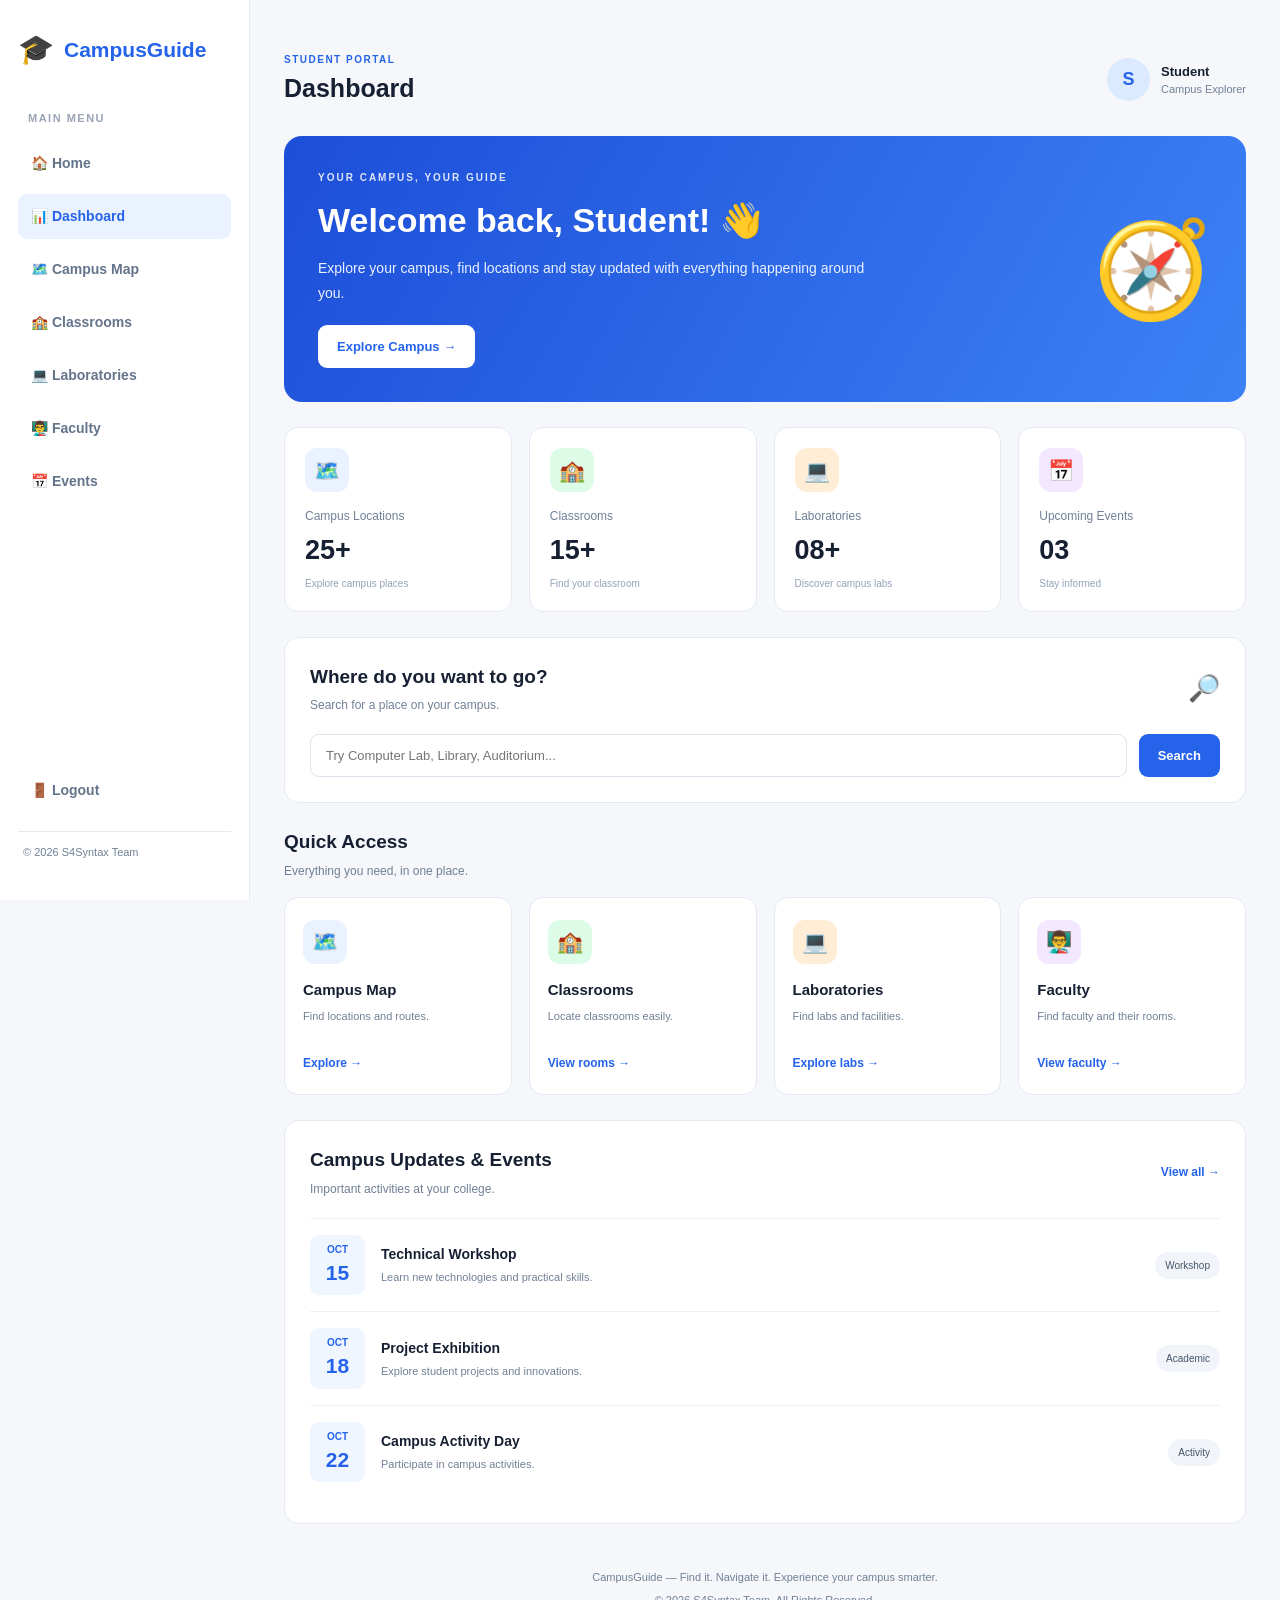
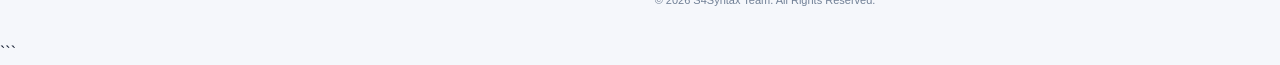
==== dashboard.html @ 2c09ff1f "college campus" ====
```html
<!DOCTYPE html>
<html lang="en">
<head>
    <meta charset="UTF-8">
    <meta name="viewport" content="width=device-width, initial-scale=1.0">
    <title>Dashboard | CampusGuide</title>
    <link rel="stylesheet" href="css/dashboard.css">
</head>
<body>

    <div class="dashboard-container">

        <!-- Sidebar -->
        <aside class="sidebar" id="sidebar">
            <div class="logo">
                <span class="logo-icon">🎓</span>
                <span>CampusGuide</span>
            </div>

            <p class="menu-heading">MAIN MENU</p>

            <nav class="navigation">
                <a href="index.html" class="nav-link">🏠 Home</a>
                <a href="dashboard.html" class="nav-link active">📊 Dashboard</a>
                <a href="map.html" class="nav-link">🗺️ Campus Map</a>
                <a href="classrooms.html" class="nav-link">🏫 Classrooms</a>
                <a href="labs.html" class="nav-link">💻 Laboratories</a>
                <a href="faculty.html" class="nav-link">👨‍🏫 Faculty</a>
                <a href="events.html" class="nav-link">📅 Events</a>
            </nav>

            <div class="sidebar-bottom">
                <a href="login.html" class="nav-link logout" id="logoutBtn">
                    🚪 Logout
                </a>
                <p class="sidebar-footer">© 2026 S4Syntax Team</p>
            </div>
        </aside>

        <!-- Main Content -->
        <main class="main-content">

            <header class="topbar">
                <button class="menu-toggle" id="menuToggle"
                    aria-label="Toggle navigation">☰</button>

                <div>
                    <p class="topbar-label">STUDENT PORTAL</p>
                    <h2>Dashboard</h2>
                </div>

                <div class="profile">
                    <div class="avatar" id="userAvatar">S</div>
                    <div>
                        <strong id="userName">Student</strong>
                        <p>Campus Explorer</p>
                    </div>
                </div>
            </header>

            <!-- Welcome Section -->
            <section class="welcome-card">
                <div>
                    <p class="welcome-label">YOUR CAMPUS, YOUR GUIDE</p>
                    <h1>Welcome back, <span id="welcomeName">Student</span>! 👋</h1>
                    <p>
                        Explore your campus, find locations and stay updated
                        with everything happening around you.
                    </p>
                    <a href="map.html" class="primary-btn">
                        Explore Campus →
                    </a>
                </div>
                <div class="welcome-illustration">🧭</div>
            </section>

            <!-- Statistics -->
            <section class="stats-grid">
                <article class="stat-card">
                    <div class="stat-icon blue">🗺️</div>
                    <p>Campus Locations</p>
                    <h2>25+</h2>
                    <span>Explore campus places</span>
                </article>

                <article class="stat-card">
                    <div class="stat-icon green">🏫</div>
                    <p>Classrooms</p>
                    <h2>15+</h2>
                    <span>Find your classroom</span>
                </article>

                <article class="stat-card">
                    <div class="stat-icon orange">💻</div>
                    <p>Laboratories</p>
                    <h2>08+</h2>
                    <span>Discover campus labs</span>
                </article>

                <article class="stat-card">
                    <div class="stat-icon purple">📅</div>
                    <p>Upcoming Events</p>
                    <h2>03</h2>
                    <span>Stay informed</span>
                </article>
            </section>

            <!-- Search -->
            <section class="section-card search-section">
                <div class="section-heading">
                    <div>
                        <h2>Where do you want to go?</h2>
                        <p>Search for a place on your campus.</p>
                    </div>
                    <span class="heading-icon">🔎</span>
                </div>

                <form id="searchForm" class="search-form">
                    <input
                        type="search"
                        id="campusSearch"
                        placeholder="Try Computer Lab, Library, Auditorium..."
                        aria-label="Search campus locations"
                        required
                    >
                    <button type="submit" class="primary-btn">Search</button>
                </form>
                <p id="searchMessage" class="message" aria-live="polite"></p>
            </section>

            <!-- Quick Access -->
            <section class="quick-section">
                <div class="section-heading">
                    <div>
                        <h2>Quick Access</h2>
                        <p>Everything you need, in one place.</p>
                    </div>
                </div>

                <div class="quick-grid">
                    <a href="map.html" class="quick-card">
                        <div class="quick-icon blue">🗺️</div>
                        <h3>Campus Map</h3>
                        <p>Find locations and routes.</p>
                        <span>Explore →</span>
                    </a>

                    <a href="classrooms.html" class="quick-card">
                        <div class="quick-icon green">🏫</div>
                        <h3>Classrooms</h3>
                        <p>Locate classrooms easily.</p>
                        <span>View rooms →</span>
                    </a>

                    <a href="labs.html" class="quick-card">
                        <div class="quick-icon orange">💻</div>
                        <h3>Laboratories</h3>
                        <p>Find labs and facilities.</p>
                        <span>Explore labs →</span>
                    </a>

                    <a href="faculty.html" class="quick-card">
                        <div class="quick-icon purple">👨‍🏫</div>
                        <h3>Faculty</h3>
                        <p>Find faculty and their rooms.</p>
                        <span>View faculty →</span>
                    </a>
                </div>
            </section>

            <!-- Events -->
            <section class="section-card events-section">
                <div class="section-heading">
                    <div>
                        <h2>Campus Updates & Events</h2>
                        <p>Important activities at your college.</p>
                    </div>
                    <a href="events.html" class="view-all">View all →</a>
                </div>

                <div class="event-item">
                    <div class="event-date">
                        <span>OCT</span>
                        <strong>15</strong>
                    </div>
                    <div class="event-details">
                        <h3>Technical Workshop</h3>
                        <p>Learn new technologies and practical skills.</p>
                    </div>
                    <span class="event-tag">Workshop</span>
                </div>

                <div class="event-item">
                    <div class="event-date">
                        <span>OCT</span>
                        <strong>18</strong>
                    </div>
                    <div class="event-details">
                        <h3>Project Exhibition</h3>
                        <p>Explore student projects and innovations.</p>
                    </div>
                    <span class="event-tag">Academic</span>
                </div>

                <div class="event-item">
                    <div class="event-date">
                        <span>OCT</span>
                        <strong>22</strong>
                    </div>
                    <div class="event-details">
                        <h3>Campus Activity Day</h3>
                        <p>Participate in campus activities.</p>
                    </div>
                    <span class="event-tag">Activity</span>
                </div>
            </section>

            <!-- Footer -->
            <footer class="main-footer">
                <p>CampusGuide — Find it. Navigate it. Experience your campus smarter.</p>
                <p>© 2026 S4Syntax Team. All Rights Reserved.</p>
            </footer>

        </main>
    </div>

</body>
</html>
```
---- css/dashboard.css ----
/* Reset */
* {
    margin: 0;
    padding: 0;
    box-sizing: border-box;
}

:root {
    --primary: #2563eb;
    --primary-dark: #1d4ed8;
    --background: #f5f7fb;
    --text: #172033;
    --muted: #718096;
    --border: #e5eaf2;
    --white: #ffffff;
}

body {
    font-family: Arial, Helvetica, sans-serif;
    background: var(--background);
    color: var(--text);
    line-height: 1.5;
}

a {
    text-decoration: none;
    color: inherit;
}

.dashboard-container {
    min-height: 100vh;
}

/* Sidebar */
.sidebar {
    width: 250px;
    height: 100vh;
    position: fixed;
    top: 0;
    left: 0;
    background: var(--white);
    border-right: 1px solid var(--border);
    padding: 28px 18px;
    display: flex;
    flex-direction: column;
    z-index: 1000;
    transition: transform 0.3s ease;
}

.logo {
    display: flex;
    align-items: center;
    gap: 10px;
    font-size: 21px;
    font-weight: 800;
    color: var(--primary);
    margin-bottom: 38px;
}

.logo-icon {
    font-size: 29px;
}

.menu-heading {
    color: #9aa5b5;
    font-size: 11px;
    font-weight: bold;
    letter-spacing: 1.5px;
    margin: 0 0 15px 10px;
}

.navigation {
    display: flex;
    flex-direction: column;
    gap: 8px;
}

.nav-link {
    display: block;
    padding: 12px 13px;
    border-radius: 9px;
    font-size: 14px;
    font-weight: 600;
    color: #64748b;
    transition: 0.2s;
}

.nav-link:hover {
    background: #eff6ff;
    color: var(--primary);
}

.nav-link.active {
    background: #eaf1ff;
    color: var(--primary);
}

.sidebar-bottom {
    margin-top: auto;
}

.logout {
    margin-bottom: 18px;
}

.sidebar-footer {
    padding: 12px 5px;
    border-top: 1px solid var(--border);
    color: var(--muted);
    font-size: 11px;
}

/* Main Content */
.main-content {
    margin-left: 250px;
    padding: 28px 34px;
    max-width: 1800px;
}

.topbar {
    display: flex;
    justify-content: space-between;
    align-items: center;
    gap: 18px;
    margin-bottom: 28px;
}

.topbar-label {
    font-size: 10px;
    color: var(--primary);
    font-weight: bold;
    letter-spacing: 1.5px;
}

.topbar h2 {
    font-size: 25px;
    margin-top: 3px;
}

.profile {
    display: flex;
    align-items: center;
    gap: 11px;
}

.avatar {
    height: 43px;
    width: 43px;
    border-radius: 50%;
    background: #dbeafe;
    color: var(--primary);
    display: grid;
    place-items: center;
    font-size: 18px;
    font-weight: bold;
}

.profile strong {
    font-size: 13px;
}

.profile p {
    font-size: 11px;
    color: var(--muted);
}

.menu-toggle {
    display: none;
    background: var(--white);
    border: 1px solid var(--border);
    border-radius: 8px;
    padding: 8px 12px;
    font-size: 21px;
    cursor: pointer;
}

/* Welcome Banner */
.welcome-card {
    background: linear-gradient(120deg, #1d4ed8, #3b82f6);
    color: white;
    border-radius: 18px;
    padding: 34px;
    min-height: 225px;
    display: flex;
    align-items: center;
    justify-content: space-between;
    gap: 20px;
    margin-bottom: 25px;
    overflow: hidden;
}

.welcome-label {
    font-size: 10px;
    font-weight: bold;
    letter-spacing: 2px;
    opacity: 0.85;
    margin-bottom: 10px;
}

.welcome-card h1 {
    font-size: clamp(24px, 3vw, 34px);
    margin-bottom: 10px;
}

.welcome-card p:not(.welcome-label) {
    font-size: 14px;
    line-height: 1.8;
    max-width: 570px;
    color: #eaf1ff;
}

.welcome-illustration {
    font-size: 95px;
    min-width: 110px;
    text-align: center;
}

.primary-btn {
    display: inline-block;
    border: none;
    border-radius: 9px;
    background: var(--primary);
    color: white;
    padding: 12px 19px;
    font-size: 13px;
    font-weight: bold;
    cursor: pointer;
    transition: background 0.2s, transform 0.2s;
}

.primary-btn:hover {
    background: var(--primary-dark);
    transform: translateY(-1px);
}

.welcome-card .primary-btn {
    margin-top: 19px;
    background: white;
    color: var(--primary);
}

.welcome-card .primary-btn:hover {
    background: #eff6ff;
}

/* Statistics */
.stats-grid {
    display: grid;
    grid-template-columns: repeat(4, minmax(0, 1fr));
    gap: 17px;
    margin-bottom: 25px;
}

.stat-card {
    background: white;
    padding: 20px;
    border: 1px solid var(--border);
    border-radius: 14px;
    min-width: 0;
}

.stat-icon,
.quick-icon {
    height: 44px;
    width: 44px;
    border-radius: 12px;
    display: grid;
    place-items: center;
    font-size: 21px;
    margin-bottom: 15px;
}

.blue {
    background: #eaf1ff;
}

.green {
    background: #dcfce7;
}

.orange {
    background: #ffedd5;
}

.purple {
    background: #f3e8ff;
}

.stat-card p {
    font-size: 12px;
    color: var(--muted);
}

.stat-card h2 {
    font-size: 27px;
    margin: 5px 0;
}

.stat-card span {
    font-size: 10px;
    color: #94a3b8;
}

/* Common Sections */
.section-card {
    background: white;
    border: 1px solid var(--border);
    border-radius: 15px;
    padding: 25px;
    margin-bottom: 25px;
}

.section-heading {
    display: flex;
    align-items: center;
    justify-content: space-between;
    gap: 15px;
    margin-bottom: 20px;
}

.section-heading h2 {
    font-size: 19px;
    margin-bottom: 5px;
}

.section-heading p {
    color: var(--muted);
    font-size: 12px;
}

.heading-icon {
    font-size: 26px;
}

/* Search */
.search-form {
    display: flex;
    gap: 12px;
}

.search-form input {
    width: 100%;
    min-width: 0;
    padding: 13px 15px;
    border: 1px solid #dce3ed;
    border-radius: 9px;
    outline: none;
    font-size: 13px;
}

.search-form input:focus {
    border-color: var(--primary);
    box-shadow: 0 0 0 3px #dbeafe;
}

.search-form .primary-btn {
    flex-shrink: 0;
}

.message {
    font-size: 12px;
    margin-top: 12px;
    color: var(--primary);
}

.message:empty {
    display: none;
}

/* Quick Access */
.quick-section {
    margin-bottom: 25px;
}

.quick-section .section-heading {
    margin-bottom: 17px;
}

.quick-grid {
    display: grid;
    grid-template-columns: repeat(4, minmax(0, 1fr));
    gap: 17px;
}

.quick-card {
    background: white;
    border: 1px solid var(--border);
    border-radius: 14px;
    padding: 22px 18px;
    transition: transform 0.2s, box-shadow 0.2s;
}

.quick-card:hover {
    transform: translateY(-4px);
    box-shadow: 0 10px 25px rgba(15, 23, 42, 0.07);
}

.quick-card h3 {
    font-size: 15px;
    margin-bottom: 7px;
}

.quick-card p {
    color: var(--muted);
    font-size: 11px;
    min-height: 34px;
    margin-bottom: 12px;
}

.quick-card span {
    font-size: 12px;
    font-weight: bold;
    color: var(--primary);
}

/* Events */
.view-all {
    font-size: 12px;
    font-weight: bold;
    color: var(--primary);
    white-space: nowrap;
}

.event-item {
    display: flex;
    align-items: center;
    gap: 16px;
    padding: 16px 0;
    border-top: 1px solid #edf0f5;
}

.event-date {
    min-width: 55px;
    text-align: center;
    background: #eff6ff;
    border-radius: 9px;
    padding: 7px;
    color: var(--primary);
}

.event-date span {
    display: block;
    font-size: 10px;
    font-weight: bold;
}

.event-date strong {
    font-size: 21px;
}

.event-details {
    flex: 1;
}

.event-details h3 {
    font-size: 14px;
    margin-bottom: 4px;
}

.event-details p {
    font-size: 11px;
    color: var(--muted);
}

.event-tag {
    background: #f1f5f9;
    color: #475569;
    padding: 6px 10px;
    border-radius: 20px;
    font-size: 10px;
    white-space: nowrap;
}

/* Footer */
.main-footer {
    padding: 20px 0 5px;
    text-align: center;
    color: var(--muted);
    font-size: 11px;
}

.main-footer p + p {
    margin-top: 6px;
}

/* Responsive Design */
@media (max-width: 1100px) {
    .stats-grid,
    .quick-grid {
        grid-template-columns: repeat(2, minmax(0, 1fr));
    }

    .main-content {
        padding: 25px;
    }
}

@media (max-width: 700px) {
    .sidebar {
        transform: translateX(-100%);
        box-shadow: none;
    }

    .sidebar.open {
        transform: translateX(0);
        box-shadow: 10px 0 30px rgba(15, 23, 42, 0.12);
    }

    .main-content {
        margin-left: 0;
        padding: 18px;
    }

    .menu-toggle {
        display: block;
    }

    .topbar {
        gap: 12px;
        margin-bottom: 20px;
    }

    .topbar h2 {
        font-size: 21px;
    }

    .profile {
        margin-left: auto;
    }

    .profile strong {
        max-width: 95px;
        display: block;
        overflow-wrap: anywhere;
    }

    .profile p {
        display: none;
    }

    .welcome-card {
        padding: 25px 20px;
    }

    .welcome-illustration {
        display: none;
    }

    .stats-grid {
        gap: 12px;
    }

    .stat-card {
        padding: 15px;
    }

    .stat-card h2 {
        font-size: 24px;
    }

    .section-card {
        padding: 19px;
    }

    .quick-grid {
        gap: 12px;
    }

    .quick-card {
        padding: 17px 13px;
    }

    .search-form {
        flex-direction: column;
    }

    .search-form .primary-btn {
        width: 100%;
    }

    .event-item {
        gap: 10px;
    }

    .event-tag {
        display: none;
    }
}

@media (max-width: 380px) {
    .stats-grid,
    .quick-grid {
        grid-template-columns: 1fr;
    }

    .profile {
        gap: 6px;
    }

    .avatar {
        height: 35px;
        width: 35px;
    }
}
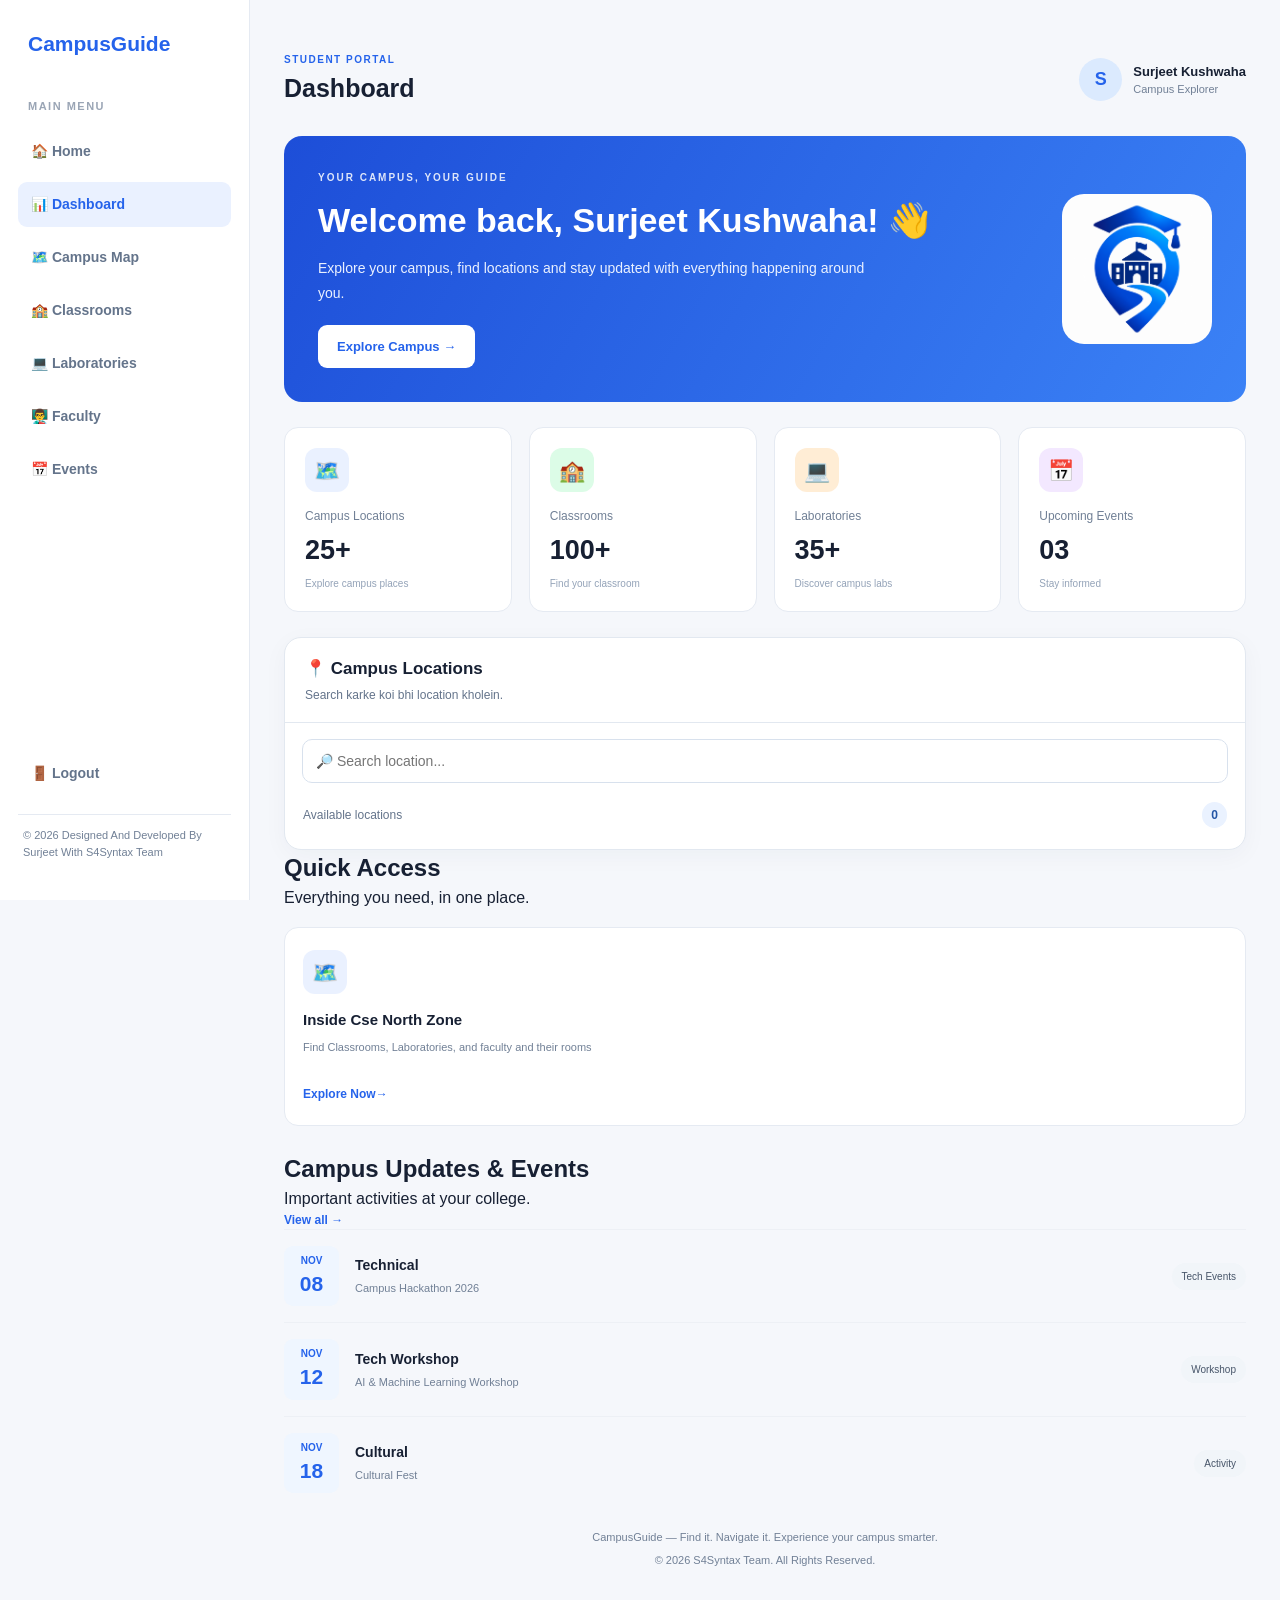
==== commit efa10fab: "Update project" ====
--- a/dashboard.html
+++ b/dashboard.html
@@ -14,7 +14,9 @@
         <!-- Sidebar -->
         <aside class="sidebar" id="sidebar">
             <div class="logo">
-                <span class="logo-icon">🎓</span>
+                <div class="logo-icon">
+                    
+                    </div>
                 <span>CampusGuide</span>
             </div>
 
@@ -23,10 +25,10 @@
             <nav class="navigation">
                 <a href="index.html" class="nav-link">🏠 Home</a>
                 <a href="dashboard.html" class="nav-link active">📊 Dashboard</a>
-                <a href="map.html" class="nav-link">🗺️ Campus Map</a>
-                <a href="classrooms.html" class="nav-link">🏫 Classrooms</a>
-                <a href="labs.html" class="nav-link">💻 Laboratories</a>
-                <a href="faculty.html" class="nav-link">👨‍🏫 Faculty</a>
+                <a href="campusmap.html" class="nav-link">🗺️ Campus Map</a>
+                <a href="csenorth.html" class="nav-link">🏫 Classrooms</a>
+                <a href="csenorth.html" class="nav-link">💻 Laboratories</a>
+                <a href="csenorth.html" class="nav-link">👨‍🏫 Faculty</a>
                 <a href="events.html" class="nav-link">📅 Events</a>
             </nav>
 
@@ -34,7 +36,7 @@
                 <a href="login.html" class="nav-link logout" id="logoutBtn">
                     🚪 Logout
                 </a>
-                <p class="sidebar-footer">© 2026 S4Syntax Team</p>
+                <p class="sidebar-footer">© 2026 Designed And Developed By Surjeet With S4Syntax Team</p>
             </div>
         </aside>
 
@@ -53,7 +55,7 @@
                 <div class="profile">
                     <div class="avatar" id="userAvatar">S</div>
                     <div>
-                        <strong id="userName">Student</strong>
+                        <strong id="userName">Surjeet Kushwaha</strong>
                         <p>Campus Explorer</p>
                     </div>
                 </div>
@@ -63,16 +65,18 @@
             <section class="welcome-card">
                 <div>
                     <p class="welcome-label">YOUR CAMPUS, YOUR GUIDE</p>
-                    <h1>Welcome back, <span id="welcomeName">Student</span>! 👋</h1>
+                    <h1>Welcome back, <span id="welcomeName">Surjeet Kushwaha</span>! 👋</h1>
                     <p>
                         Explore your campus, find locations and stay updated
                         with everything happening around you.
                     </p>
-                    <a href="map.html" class="primary-btn">
+                    <a href="campusmap.html" class="primary-btn">
                         Explore Campus →
                     </a>
                 </div>
-                <div class="welcome-illustration">🧭</div>
+                <div class="welcome-illustration">
+                    <img src="assets\icons\brand-icon.png">
+                </div>
             </section>
 
             <!-- Statistics -->
@@ -87,14 +91,14 @@
                 <article class="stat-card">
                     <div class="stat-icon green">🏫</div>
                     <p>Classrooms</p>
-                    <h2>15+</h2>
+                    <h2>100+</h2>
                     <span>Find your classroom</span>
                 </article>
 
                 <article class="stat-card">
                     <div class="stat-icon orange">💻</div>
                     <p>Laboratories</p>
-                    <h2>08+</h2>
+                    <h2>35+</h2>
                     <span>Discover campus labs</span>
                 </article>
 
@@ -107,27 +111,39 @@
             </section>
 
             <!-- Search -->
-            <section class="section-card search-section">
+            <!-- <section class="section-card search-section">
                 <div class="section-heading">
                     <div>
                         <h2>Where do you want to go?</h2>
                         <p>Search for a place on your campus.</p>
                     </div>
                     <span class="heading-icon">🔎</span>
-                </div>
-
-                <form id="searchForm" class="search-form">
+                </div> -->
+     <!-- <div class="search">
+         <input id="search" type="search" placeholder="🔎 Search location..."></div> -->
+                <!-- <form id="searchForm" class="search-form">
                     <input
                         type="search"
-                        id="campusSearch"
+                        id="search"
                         placeholder="Try Computer Lab, Library, Auditorium..."
                         aria-label="Search campus locations"
                         required
                     >
                     <button type="submit" class="primary-btn">Search</button>
-                </form>
-                <p id="searchMessage" class="message" aria-live="polite"></p>
-            </section>
+                </form> -->
+                <!-- <p id="searchMessage" class="message" aria-live="polite"></p>
+            </section> -->
+            <section class="panel">
+      <div class="panel-head">
+        <h3>📍 Campus Locations</h3>
+        <p>Search karke koi bhi location kholein.</p>
+      </div>
+      <div class="search">
+        <input id="search" type="search" placeholder="🔎 Search location..."></div>
+      <div class="count-row"><span>Available locations</span><span id="count">0</span></div>
+      <ul id="locations"></ul>
+      <div id="empty">Koi location nahi mili.</div>
+    </section>
 
             <!-- Quick Access -->
             <section class="quick-section">
@@ -139,16 +155,16 @@
                 </div>
 
                 <div class="quick-grid">
-                    <a href="map.html" class="quick-card">
+                    <a href="campusmap.html" class="quick-card">
                         <div class="quick-icon blue">🗺️</div>
-                        <h3>Campus Map</h3>
-                        <p>Find locations and routes.</p>
-                        <span>Explore →</span>
+                        <h3>Inside Cse North Zone</h3>
+                        <p>Find Classrooms, Laboratories, and faculty and their rooms</p>
+                        <span>Explore Now→</span>
                     </a>
 
-                    <a href="classrooms.html" class="quick-card">
+                    <!-- <a href="csenorth.html" class="quick-card">
                         <div class="quick-icon green">🏫</div>
-                        <h3>Classrooms</h3>
+                        <h3>Classrooms And Labs</h3>
                         <p>Locate classrooms easily.</p>
                         <span>View rooms →</span>
                     </a>
@@ -165,7 +181,7 @@
                         <h3>Faculty</h3>
                         <p>Find faculty and their rooms.</p>
                         <span>View faculty →</span>
-                    </a>
+                    </a> -->
                 </div>
             </section>
 
@@ -181,36 +197,36 @@
 
                 <div class="event-item">
                     <div class="event-date">
-                        <span>OCT</span>
-                        <strong>15</strong>
+                        <span>NOV</span>
+                        <strong>08</strong>
                     </div>
                     <div class="event-details">
-                        <h3>Technical Workshop</h3>
-                        <p>Learn new technologies and practical skills.</p>
-                    </div>
-                    <span class="event-tag">Workshop</span>
+                        <h3>Technical </h3>
+                        <p>Campus Hackathon 2026</p>
+                    </div>
+                    <span class="event-tag">Tech Events</span>
                 </div>
 
                 <div class="event-item">
                     <div class="event-date">
-                        <span>OCT</span>
-                        <strong>18</strong>
+                        <span>NOV</span>
+                        <strong>12</strong>
                     </div>
                     <div class="event-details">
-                        <h3>Project Exhibition</h3>
-                        <p>Explore student projects and innovations.</p>
-                    </div>
-                    <span class="event-tag">Academic</span>
+                        <h3>Tech Workshop</h3>
+                        <p>AI & Machine Learning Workshop</p>
+                    </div>
+                    <span class="event-tag">Workshop</span>
                 </div>
 
                 <div class="event-item">
                     <div class="event-date">
-                        <span>OCT</span>
-                        <strong>22</strong>
+                        <span>NOV</span>
+                        <strong>18</strong>
                     </div>
                     <div class="event-details">
-                        <h3>Campus Activity Day</h3>
-                        <p>Participate in campus activities.</p>
+                        <h3>Cultural</h3>
+                        <p>Cultural Fest</p>
                     </div>
                     <span class="event-tag">Activity</span>
                 </div>
@@ -224,6 +240,118 @@
 
         </main>
     </div>
+    <script>
+        const locations=[
+{id:"boys",name:"Boys Hostel",category:"Hostel",icon:"🏢",description:"Boys Hostel ki location aur related information."},
+{id:"girls",name:"Girls Hostel",category:"Hostel",icon:"🏢",description:"Girls Hostel ki location aur related information."},
+{id:"bba",name:"BBA / BCA Building",category:"Academic Building",icon:"🎓",description:"BBA aur BCA Building ki location."},
+{id:"cse-north",name:"CSE North",category:"Academic Building",icon:"💻",description:"CSE Building ka North section."},
+{id:"cse-middle",name:"CSE Middle",category:"Academic Building",icon:"🖥️",description:"CSE Building ka Middle section."},
+{id:"cse-south",name:"CSE South",category:"Academic Building",icon:"📚",description:"CSE Building ka South section."},
+{id:"aryabhata",name:"Aryabhata Building",category:"Academic Building",icon:"🏫",description:"Aryabhata Building ki location."},
+{id:"reception",name:"Reception",category:"Campus Service",icon:"🛎️",description:"General enquiries aur assistance ke liye Reception."},
+{id:"ground",name:"Ground / Greenery",category:"Open Area",icon:"🌳",description:"Campus ka central green ground."},
+{id:"canteen",name:"Canteen",category:"Food & Refreshments",icon:"🍽️",description:"Campus canteen ki location."},
+{id:"volleyball",name:"Volleyball Court",category:"Sports",icon:"🏐",description:"Volleyball practice aur matches ke liye court."},
+{id:"khokho",name:"Kho-Kho Ground",category:"Sports",icon:"🏃",description:"Kho-Kho ground ki location."},
+{id:"football",name:"Football Ground",category:"Sports",icon:"⚽",description:"Football ground aur track ki location."},
+{id:"stationery",name:"Canteen & Stationery",category:"Campus Service",icon:"✏️",description:"Canteen aur stationery shop ka area."},
+{id:"temple",name:"Temple",category:"Campus Facility",icon:"🛕",description:"Campus ke andar temple."},
+{id:"parking1",name:"Parking Area 1",category:"Parking",icon:"🅿️",description:"Parking Area 1."},
+{id:"parking2",name:"Parking Area 2",category:"Parking",icon:"🅿️",description:"Parking Area 2."},
+{id:"parking3",name:"Parking Area 3",category:"Parking",icon:"🅿️",description:"Parking Area 3."},
+{id:"parking4",name:"Parking Area 4",category:"Parking",icon:"🅿️",description:"Parking Area 4."},
+{id:"basketball",name:"Basketball Court",category:"Sports",icon:"🏀",description:"Basketball court ki location."},
+{id:"gate2",name:"Gate 2",category:"Campus Entrance",icon:"🚪",description:"Campus ke Gate 2 ki location."},
+{id:"maingate",name:"Main Gate",category:"Campus Entrance",icon:"🏛️",description:"College campus ka Main Gate."}
+];
+
+const list=document.getElementById("locations");
+const search=document.getElementById("search");
+const count=document.getElementById("count");
+const empty=document.getElementById("empty");
+const overlay=document.getElementById("overlay");
+let selected=null;
+
+function render(term=""){
+  list.innerHTML="";
+  const q=term.trim().toLowerCase();
+  const filtered=locations.filter(x=>
+    x.name.toLowerCase().includes(q)||x.category.toLowerCase().includes(q)
+  );
+  count.textContent=filtered.length;
+  empty.style.display=filtered.length?"none":"block";
+
+  filtered.forEach(location=>{
+    const li=document.createElement("li");
+    li.className="item";
+    li.tabIndex=0;
+    li.setAttribute("role","button");
+
+    const ico=document.createElement("div");
+    ico.className="item-icon";
+    ico.textContent=location.icon;
+
+    const info=document.createElement("div");
+    info.className="item-info";
+    const name=document.createElement("strong");
+    name.textContent=location.name;
+    const cat=document.createElement("small");
+    cat.textContent=location.category;
+    info.append(name,cat);
+
+    const see=document.createElement("span");
+    see.className="item-see";
+    see.textContent="See →";
+    li.append(ico,info,see);
+
+    li.addEventListener("click",()=>openLocation(location.id));
+    li.addEventListener("keydown",e=>{
+      if(e.key==="Enter"||e.key===" "){
+        e.preventDefault();
+        openLocation(location.id);
+      }
+    });
+    list.appendChild(li);
+  });
+}
+
+function openLocation(id){
+  const found=locations.find(x=>x.id===id);
+  if(!found)return;
+  selected=found;
+  document.getElementById("popIcon").textContent=found.icon;
+  document.getElementById("popCategory").textContent=found.category;
+  document.getElementById("popTitle").textContent=found.name;
+  document.getElementById("popDescription").textContent=found.description;
+  overlay.classList.add("show");
+  document.body.style.overflow="hidden";
+}
+
+function closePopup(){
+  overlay.classList.remove("show");
+  document.body.style.overflow="";
+}
+
+search.addEventListener("input",()=>render(search.value));
+document.getElementById("closeX").addEventListener("click",closePopup);
+document.getElementById("cancel").addEventListener("click",closePopup);
+
+overlay.addEventListener("click",e=>{
+  if(e.target===overlay)closePopup();
+});
+
+document.addEventListener("keydown",e=>{
+  if(e.key==="Escape")closePopup();
+});
+
+document.getElementById("seeInside").addEventListener("click",()=>{
+  if(selected){
+    window.location.href="inside.html?building="+encodeURIComponent(selected.id);
+  }
+});
+
+    </script>
 
 </body>
 </html>
--- a/css/dashboard.css
+++ b/css/dashboard.css
@@ -57,8 +57,18 @@
     margin-bottom: 38px;
 }
 
-.logo-icon {
-    font-size: 29px;
+.logo-icon img{
+    width: 40px;
+    height: 40px;
+
+    display: flex;
+    align-items: center;
+    justify-content: center;
+
+    color: white;
+    background: var(--primary);
+
+    border-radius: 12px;
 }
 
 .menu-heading {
@@ -213,6 +223,20 @@
     font-size: 95px;
     min-width: 110px;
     text-align: center;
+}
+
+.welcome-illustration img{
+    width: 150px;
+    height: 150px;
+
+    display: flex;
+    align-items: center;
+    justify-content: center;
+
+    color: white;
+    background: var(--primary);
+
+    border-radius: 22px;
 }
 
 .primary-btn {
@@ -302,15 +326,41 @@
 }
 
 /* Common Sections */
-.section-card {
+/* .panel {
     background: white;
     border: 1px solid var(--border);
     border-radius: 15px;
     padding: 25px;
     margin-bottom: 25px;
-}
-
-.section-heading {
+} */
+
+.panel{background:white;border:1px solid #e2e8f0;border-radius:17px;overflow:hidden;box-shadow:0 6px 25px #142b4a0a}
+.panel-head{padding:18px 20px;border-bottom:1px solid #e2e8f0}
+.panel-head h3{font-size:17px;margin-bottom:5px}
+.panel-head p{font-size:12px;color:#64748b}
+.map-area{padding:12px}
+.map-frame{position:relative;width:100%;aspect-ratio:1056/1414;overflow:hidden;border-radius:10px;background:#e8edf3}
+.map-img{position:absolute;inset:0;width:100%;height:100%;object-fit:fill}
+.hotspots{position:absolute;inset:0;width:100%;height:100%}
+.hotspot{fill:transparent!important;fill-opacity:0!important;stroke:transparent!important;stroke-width:0!important;cursor:pointer;outline:none;-webkit-tap-highlight-color:transparent}
+.hotspot:hover,.hotspot:focus,.hotspot:active{fill:transparent!important;fill-opacity:0!important;stroke:transparent!important;stroke-width:0!important;outline:none!important}
+.note{margin:12px 2px 2px;padding:12px;background:#eff6ff;color:#315580;border-radius:9px;font-size:12px;line-height:1.6}
+.search{padding:16px 17px 10px}
+.search input{width:100%;border:1px solid #d8e1ed;border-radius:10px;padding:13px;font-size:14px;outline:none}
+.search input:focus{border-color:#2563eb;box-shadow:0 0 0 3px #2563eb12}
+.count-row{display:flex;justify-content:space-between;align-items:center;padding:9px 18px;color:#64748b;font-size:12px}
+#count{background:#eaf2ff;color:#2456a6;padding:4px 9px;border-radius:20px;font-weight:700}
+#locations{list-style:none;padding:0 10px 12px;max-height:700px;overflow-y:auto}
+.item{display:flex;align-items:center;gap:11px;padding:11px;border-radius:11px;margin:3px 0;cursor:pointer;border:1px solid transparent}
+.item:hover{background:#f2f7ff;border-color:#e1ebff}
+.item-icon{width:41px;height:41px;border-radius:11px;background:#eaf2ff;display:grid;place-items:center;font-size:21px;flex-shrink:0}
+.item-info{flex:1;min-width:0}
+.item-info strong{display:block;font-size:13px;margin-bottom:4px}
+.item-info small{font-size:11px;color:#64748b}
+.item-see{font-size:12px;color:#2563eb;font-weight:700;white-space:nowrap}
+#empty{display:none;text-align:center;color:#64748b;font-size:13px;padding:24px}
+
+/* .panel-heading {
     display: flex;
     align-items: center;
     justify-content: space-between;
@@ -326,14 +376,14 @@
 .section-heading p {
     color: var(--muted);
     font-size: 12px;
-}
-
+} */
+/* 
 .heading-icon {
     font-size: 26px;
 }
 
 /* Search */
-.search-form {
+/* .search-form {
     display: flex;
     gap: 12px;
 }
@@ -365,7 +415,7 @@
 
 .message:empty {
     display: none;
-}
+} */ 
 
 /* Quick Access */
 .quick-section {
@@ -378,7 +428,7 @@
 
 .quick-grid {
     display: grid;
-    grid-template-columns: repeat(4, minmax(0, 1fr));
+    grid-template-columns: repeat(1, minmax(0, 1fr));
     gap: 17px;
 }
 
@@ -386,6 +436,7 @@
     background: white;
     border: 1px solid var(--border);
     border-radius: 14px;
+    width:100%;
     padding: 22px 18px;
     transition: transform 0.2s, box-shadow 0.2s;
 }
